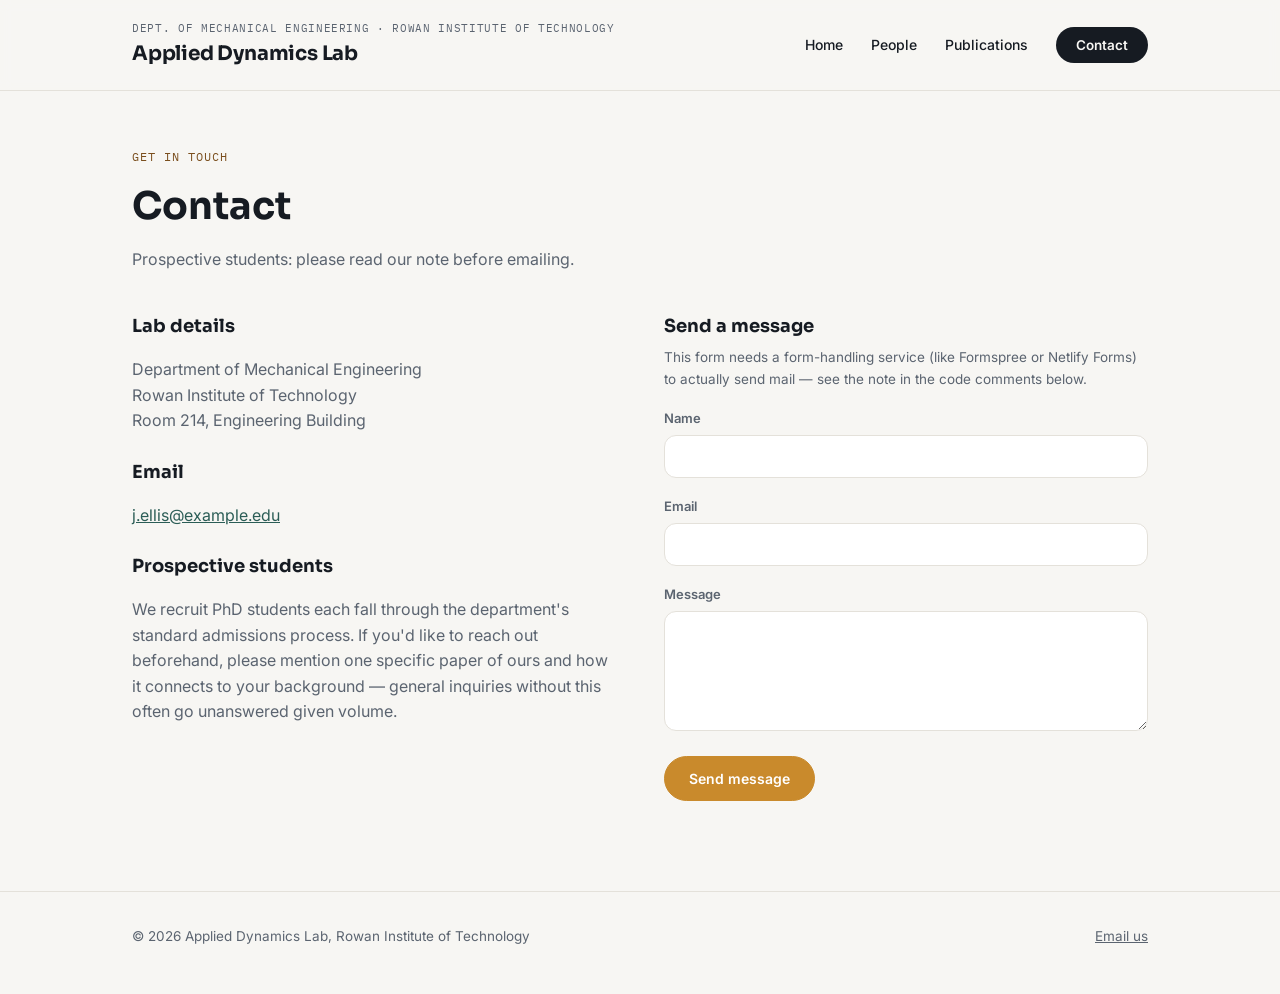
==== contact.html @ aa95a169 "New files - Claude_v1" ====
<!DOCTYPE html>
<html lang="en">
<head>
<meta charset="UTF-8">
<meta name="viewport" content="width=device-width, initial-scale=1.0">
<title>Applied Dynamics Lab — Contact</title>
<link rel="preconnect" href="https://fonts.googleapis.com">
<link href="https://fonts.googleapis.com/css2?family=Sora:wght@500;600;700&family=Inter:wght@400;500;600&family=IBM+Plex+Mono:wght@400;500;600&display=swap" rel="stylesheet">
<link rel="stylesheet" href="style.css">
</head>
<body>

<header class="masthead">
  <div class="masthead-inner">
    <div>
      <p class="masthead-id">Dept. of Mechanical Engineering · Rowan Institute of Technology</p>
      <p class="masthead-name">Applied Dynamics Lab</p>
    </div>
    <nav class="primary-nav" aria-label="Primary">
      <ul>
        <li><a href="index.html">Home</a></li>
        <li><a href="people.html">People</a></li>
        <li><a href="publications.html">Publications</a></li>
        <li><a href="contact.html" class="btn-nav" aria-current="page">Contact</a></li>
      </ul>
    </nav>
  </div>
</header>

<main class="sheet">

  <section class="section-head" style="padding-top:56px;">
    <p class="kicker">Get in touch</p>
    <h2 style="font-size:38px;">Contact</h2>
    <p>Prospective students: please read our note before emailing.</p>
  </section>

  <div class="contact-grid" style="margin-top:32px;">
    <div>
      <h3 style="font-family:var(--font-display); font-size:18px; margin:0 0 6px;">Lab details</h3>
      <p style="color:var(--ink-soft);">
      Department of Mechanical Engineering<br>
      Rowan Institute of Technology<br>
      Room 214, Engineering Building</p>

      <h3 style="font-family:var(--font-display); font-size:18px; margin:24px 0 6px;">Email</h3>
      <p><a href="mailto:j.ellis@example.edu">j.ellis@example.edu</a></p>

      <h3 style="font-family:var(--font-display); font-size:18px; margin:24px 0 6px;">Prospective students</h3>
      <p style="color:var(--ink-soft);">We recruit PhD students each fall through the
      department's standard admissions process. If you'd like to reach out
      beforehand, please mention one specific paper of ours and how it connects
      to your background — general inquiries without this often go unanswered
      given volume.</p>
    </div>

    <div>
      <h3 style="font-family:var(--font-display); font-size:18px; margin:0 0 6px;">Send a message</h3>
      <p style="color:var(--ink-soft); font-size:13.5px; margin:0 0 18px;">This form
      needs a form-handling service (like Formspree or Netlify Forms) to
      actually send mail — see the note in the code comments below.</p>
      <!--
        GitHub Pages serves static files only — there's no server to process
        a form submission. Two easy free options:
        1) Formspree (formspree.io): sign up, get an endpoint, set the form's
           action="https://formspree.io/f/yourFormId" and method="POST".
        2) A plain mailto: link, as used below, which opens the visitor's
           own email client instead of submitting anything.
      -->
      <form action="mailto:j.ellis@example.edu" method="post" enctype="text/plain">
        <div class="field">
          <label for="name">Name</label>
          <input id="name" name="name" type="text" required>
        </div>
        <div class="field">
          <label for="email">Email</label>
          <input id="email" name="email" type="email" required>
        </div>
        <div class="field">
          <label for="message">Message</label>
          <textarea id="message" name="message" required></textarea>
        </div>
        <button class="btn primary" type="submit">Send message</button>
      </form>
    </div>
  </div>

</main>

<footer class="site-footer">
  <div class="footer-inner">
    <span>© 2026 Applied Dynamics Lab, Rowan Institute of Technology</span>
    <span><a href="mailto:j.ellis@example.edu">Email us</a></span>
  </div>
</footer>

</body>
</html>
---- style.css ----
/* ============================================================
   Research Group Site — Design System v2
   Inspiration: Oranssi (Squarespace) — bold full-bleed imagery,
   generous whitespace, rounded photo frames, service-card grids,
   a CTA band, and a quote/testimonial rhythm. Reworked here for
   a physical-sciences/engineering lab: image blocks stand in for
   real lab/field photography, and the quote band carries alumni
   and collaborator voices instead of client testimonials.
   ============================================================ */

:root {
  /* Palette */
  --paper: #f7f6f3;        /* warm off-white, not cream */
  --ink: #161b22;          /* near-black charcoal-navy */
  --ink-soft: #5b6470;     /* secondary text */
  --accent: #c98a2c;       /* warm ochre — instrument-brass tone */
  --accent-deep: #7a4e1d;  /* deep amber for hover/contrast */
  --teal: #2b5d56;         /* deep teal, used sparingly */
  --surface: #ffffff;
  --line: #e4e1da;

  --radius: 20px;
  --radius-sm: 12px;

  --font-display: "Sora", "Arial", sans-serif;
  --font-body: "Inter", -apple-system, sans-serif;
  --font-mono: "IBM Plex Mono", ui-monospace, monospace;
}

* { box-sizing: border-box; }
html { scroll-behavior: smooth; }

body {
  margin: 0;
  background: var(--paper);
  color: var(--ink);
  font-family: var(--font-body);
  font-size: 16px;
  line-height: 1.6;
}

a { color: var(--teal); }
a:hover { color: var(--accent-deep); }
a:focus-visible, button:focus-visible, input:focus-visible, textarea:focus-visible {
  outline: 2px solid var(--accent); outline-offset: 3px;
}

img { max-width: 100%; display: block; }

.sheet { max-width: 1080px; margin: 0 auto; padding: 0 32px; }

/* ---------- Nav ---------- */

header.masthead {
  position: sticky;
  top: 0;
  z-index: 20;
  background: rgba(247, 246, 243, 0.92);
  backdrop-filter: blur(6px);
  border-bottom: 1px solid var(--line);
}

.masthead-inner {
  max-width: 1080px;
  margin: 0 auto;
  padding: 20px 32px;
  display: flex;
  justify-content: space-between;
  align-items: center;
  flex-wrap: wrap;
  gap: 14px;
}

.masthead-name {
  font-family: var(--font-display);
  font-size: 20px;
  font-weight: 700;
  margin: 0;
  letter-spacing: -0.01em;
}

.masthead-id {
  font-family: var(--font-mono);
  font-size: 11px;
  letter-spacing: 0.06em;
  color: var(--ink-soft);
  text-transform: uppercase;
  margin: 0;
}

nav.primary-nav ul {
  list-style: none;
  display: flex;
  gap: 28px;
  margin: 0;
  padding: 0;
  font-size: 14px;
  font-weight: 500;
}

nav.primary-nav a { color: var(--ink); text-decoration: none; }
nav.primary-nav a:hover, nav.primary-nav a[aria-current="page"] { color: var(--accent-deep); }

.btn-nav {
  font-family: var(--font-body);
  font-weight: 600;
  font-size: 13.5px;
  background: var(--ink);
  color: var(--paper) !important;
  padding: 10px 20px;
  border-radius: 100px;
  text-decoration: none;
}
.btn-nav:hover { background: var(--accent-deep); color: var(--paper) !important; }

/* ---------- Photo frame: stand-in for real photography.
   A gradient block plays the role images will later fill,
   captioned like a figure/plate to make the placeholder obvious. ---------- */

.photo-frame {
  border-radius: var(--radius);
  overflow: hidden;
  position: relative;
  min-height: 220px;
  display: flex;
  align-items: flex-end;
  background: linear-gradient(135deg, #2b5d56 0%, #16302c 60%, #0f211e 100%);
}

.photo-frame.warm { background: linear-gradient(135deg, #c98a2c 0%, #8a5a1c 60%, #5c3b12 100%); }
.photo-frame.ink { background: linear-gradient(135deg, #3a4250 0%, #1c222b 60%, #10141a 100%); }

/* Avatars reuse the photo-frame gradient system but at fixed circular size */
.photo-frame.avatar { min-height: 0; align-items: center; justify-content: center; flex-shrink: 0; }

.photo-frame .cap {
  font-family: var(--font-mono);
  font-size: 11px;
  color: rgba(255,255,255,0.85);
  padding: 12px 16px;
  letter-spacing: 0.03em;
  text-transform: uppercase;
}

/* ---------- Hero ---------- */

.hero {
  padding: 56px 0 20px;
  display: grid;
  grid-template-columns: 1.1fr 0.9fr;
  gap: 44px;
  align-items: center;
}

@media (max-width: 860px) {
  .hero { grid-template-columns: 1fr; }
}

.hero-eyebrow {
  font-family: var(--font-mono);
  font-size: 12.5px;
  color: var(--accent-deep);
  text-transform: uppercase;
  letter-spacing: 0.08em;
  margin: 0 0 16px;
}

.hero h1 {
  font-family: var(--font-display);
  font-size: clamp(32px, 4.6vw, 50px);
  line-height: 1.08;
  margin: 0 0 20px;
  font-weight: 700;
  letter-spacing: -0.01em;
}

.hero p.lede { font-size: 17.5px; color: var(--ink-soft); max-width: 52ch; margin: 0 0 28px; }

.hero-actions { display: flex; gap: 14px; flex-wrap: wrap; }

.btn {
  display: inline-block;
  font-family: var(--font-body);
  font-weight: 600;
  font-size: 14px;
  padding: 13px 24px;
  border-radius: 100px;
  text-decoration: none;
  border: 1.5px solid var(--ink);
  color: var(--ink);
}
.btn:hover { background: var(--ink); color: var(--paper); }
.btn.primary { background: var(--accent); border-color: var(--accent); color: #fff; }
.btn.primary:hover { background: var(--accent-deep); border-color: var(--accent-deep); }

.hero .photo-frame { min-height: 320px; }

/* ---------- Section headers ---------- */

.section-head {
  padding: 72px 0 8px;
  max-width: 640px;
}

.section-head .kicker {
  font-family: var(--font-mono);
  font-size: 12px;
  color: var(--accent-deep);
  text-transform: uppercase;
  letter-spacing: 0.08em;
  margin: 0 0 10px;
}

.section-head h2 {
  font-family: var(--font-display);
  font-size: 30px;
  font-weight: 700;
  margin: 0 0 10px;
}

.section-head p { color: var(--ink-soft); margin: 0; }

/* ---------- Cards (service-style grid) ---------- */

.grid { display: grid; gap: 22px; }
.grid.cols-4 { grid-template-columns: repeat(4, 1fr); }
.grid.cols-3 { grid-template-columns: repeat(3, 1fr); }
.grid.cols-2 { grid-template-columns: repeat(2, 1fr); }

@media (max-width: 900px) {
  .grid.cols-4 { grid-template-columns: repeat(2, 1fr); }
}
@media (max-width: 620px) {
  .grid.cols-4, .grid.cols-3, .grid.cols-2 { grid-template-columns: 1fr; }
}

.card {
  background: var(--surface);
  border: 1px solid var(--line);
  border-radius: var(--radius-sm);
  padding: 26px 22px;
}

.card .mark {
  width: 40px; height: 40px;
  border-radius: 10px;
  background: var(--accent);
  color: #fff;
  display: flex; align-items: center; justify-content: center;
  font-family: var(--font-display); font-weight: 700; font-size: 15px;
  margin-bottom: 16px;
}

.card h3 { font-family: var(--font-display); font-size: 17.5px; margin: 0 0 8px; }
.card p { margin: 0; color: var(--ink-soft); font-size: 14.5px; }

/* ---------- Project / recent-work strip ---------- */

.project-strip { display: grid; grid-template-columns: repeat(3, 1fr); gap: 18px; }
@media (max-width: 860px) { .project-strip { grid-template-columns: repeat(2, 1fr); } }
@media (max-width: 560px) { .project-strip { grid-template-columns: 1fr; } }

.project-strip .photo-frame { min-height: 180px; }
.project-strip .proj-title {
  font-family: var(--font-display);
  font-weight: 600;
  font-size: 14px;
  margin-top: 10px;
}

/* ---------- CTA band ---------- */

.cta-band {
  margin: 88px 0;
  border-radius: var(--radius);
  overflow: hidden;
  position: relative;
  padding: 80px 40px;
  text-align: center;
  background: linear-gradient(160deg, #1c2530 0%, #0f151c 100%);
  color: #fff;
}

.cta-band h2 {
  font-family: var(--font-display);
  font-size: clamp(26px, 3.4vw, 38px);
  max-width: 20ch;
  margin: 0 auto 18px;
}

.cta-band p { color: rgba(255,255,255,0.75); max-width: 50ch; margin: 0 auto 28px; }

.cta-band .btn.primary { background: var(--accent); border-color: var(--accent); }

/* ---------- Team ---------- */

.team-grid { display: grid; grid-template-columns: repeat(4, 1fr); gap: 26px; }
@media (max-width: 860px) { .team-grid { grid-template-columns: repeat(2, 1fr); } }
@media (max-width: 560px) { .team-grid { grid-template-columns: 1fr; } }

.team-member .avatar {
  border-radius: 50%;
  width: 120px; height: 120px;
  margin-bottom: 14px;
}

.team-member h3 { font-family: var(--font-display); font-size: 16.5px; margin: 0 0 2px; }
.team-member .role { font-size: 13px; color: var(--accent-deep); font-weight: 600; margin-bottom: 8px; }
.team-member p.bio { font-size: 13.5px; color: var(--ink-soft); margin: 0; }

/* Larger single-person spotlight (PI) */
.person-spotlight {
  display: grid;
  grid-template-columns: 200px 1fr;
  gap: 32px;
  align-items: center;
  background: var(--surface);
  border: 1px solid var(--line);
  border-radius: var(--radius);
  padding: 32px;
  margin-bottom: 20px;
}
@media (max-width: 620px) { .person-spotlight { grid-template-columns: 1fr; } }
.person-spotlight .avatar { border-radius: 50%; width: 160px; height: 160px; }

/* ---------- Quotes ---------- */

.quote-row { display: grid; grid-template-columns: repeat(3, 1fr); gap: 22px; }
@media (max-width: 860px) { .quote-row { grid-template-columns: 1fr; } }

.quote-card {
  background: var(--surface);
  border: 1px solid var(--line);
  border-radius: var(--radius-sm);
  padding: 26px 24px;
}
.quote-card p.q { font-size: 15px; margin: 0 0 16px; }
.quote-card p.q::before { content: "\201C"; color: var(--accent); font-size: 28px; line-height: 0; display: inline-block; vertical-align: -6px; margin-right: 2px; }
.quote-card .attr { font-family: var(--font-mono); font-size: 12px; color: var(--ink-soft); text-transform: uppercase; letter-spacing: 0.03em; }

/* ---------- Publications ---------- */

.pub-list { list-style: none; margin: 0; padding: 0; }
.pub {
  display: grid;
  grid-template-columns: 74px 1fr;
  gap: 20px;
  padding: 20px 0;
  border-bottom: 1px solid var(--line);
}
.pub .year { font-family: var(--font-mono); font-size: 13px; color: var(--accent-deep); font-weight: 600; padding-top: 2px; }
.pub h3 { font-size: 16.5px; margin: 0 0 4px; font-weight: 600; }
.pub .meta { font-size: 13px; color: var(--ink-soft); }
.pub .tag {
  display: inline-block;
  font-family: var(--font-mono);
  font-size: 11px;
  text-transform: uppercase;
  border-radius: 100px;
  border: 1px solid var(--teal);
  color: var(--teal);
  padding: 3px 10px;
  margin-top: 8px;
}

/* ---------- Contact ---------- */

.contact-grid { display: grid; grid-template-columns: 1fr 1fr; gap: 48px; }
@media (max-width: 720px) { .contact-grid { grid-template-columns: 1fr; } }

.field { margin-bottom: 18px; }
.field label {
  display: block; font-size: 13px; font-weight: 600; color: var(--ink-soft);
  margin-bottom: 6px;
}
.field input, .field textarea {
  width: 100%;
  border: 1.5px solid var(--line);
  border-radius: var(--radius-sm);
  background: var(--surface);
  padding: 12px 14px;
  font-family: var(--font-body);
  font-size: 14.5px;
  color: var(--ink);
}
.field input:focus, .field textarea:focus { border-color: var(--accent); }
.field textarea { resize: vertical; min-height: 120px; }

/* ---------- Footer ---------- */

footer.site-footer {
  margin-top: 90px;
  border-top: 1px solid var(--line);
}
.footer-inner {
  max-width: 1080px;
  margin: 0 auto;
  padding: 34px 32px 46px;
  display: flex;
  justify-content: space-between;
  flex-wrap: wrap;
  gap: 16px;
  font-size: 13.5px;
  color: var(--ink-soft);
}
.footer-inner a { color: var(--ink-soft); }
.footer-inner a:hover { color: var(--accent-deep); }
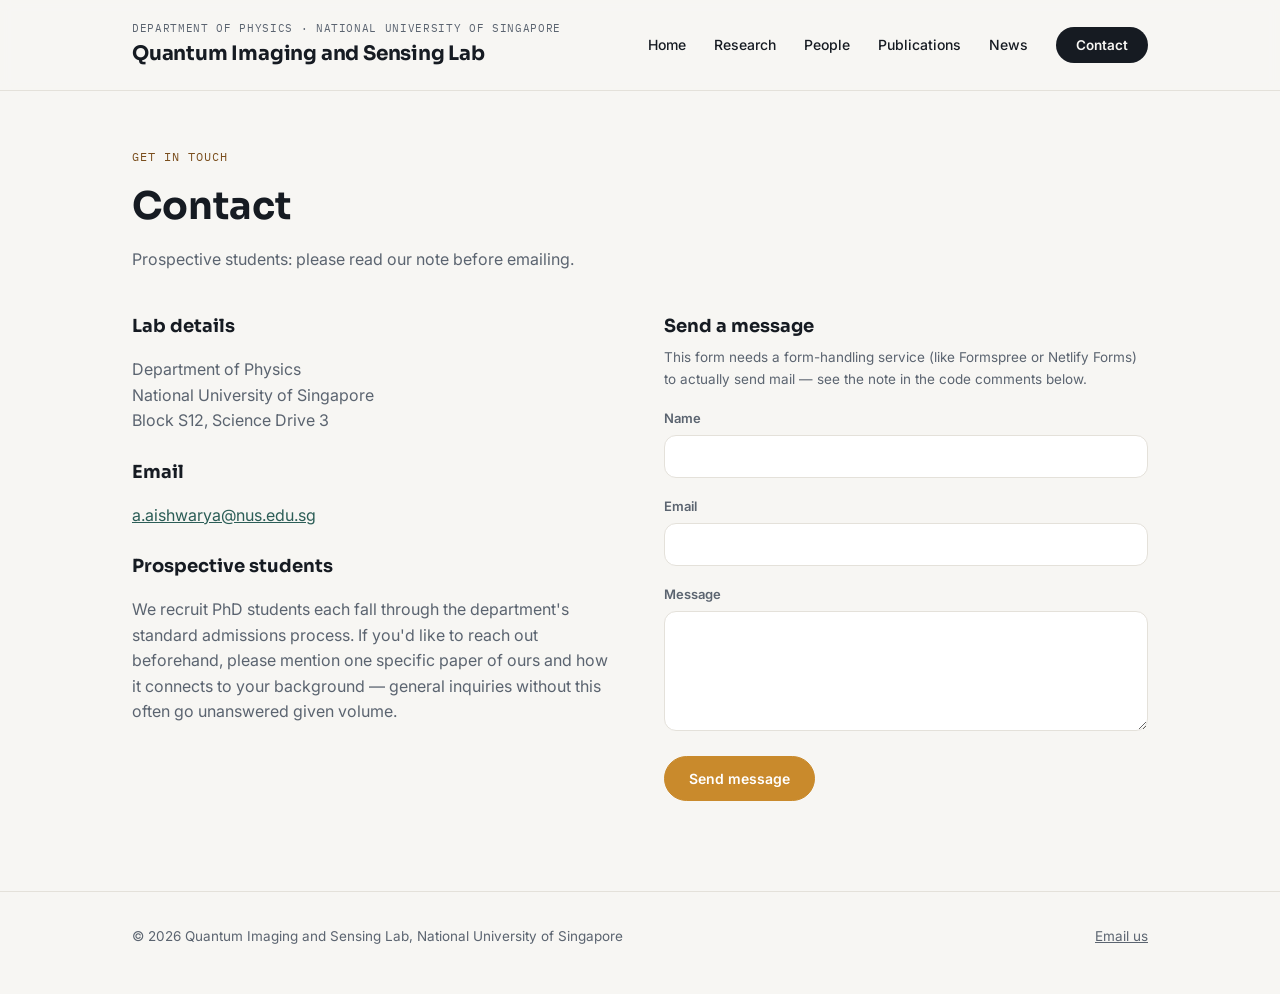
==== commit 2cf18956: "Specific information" ====
--- a/contact.html
+++ b/contact.html
@@ -3,7 +3,7 @@
 <head>
 <meta charset="UTF-8">
 <meta name="viewport" content="width=device-width, initial-scale=1.0">
-<title>Applied Dynamics Lab — Contact</title>
+<title>Quantum Imaging and Sensing Lab — Contact</title>
 <link rel="preconnect" href="https://fonts.googleapis.com">
 <link href="https://fonts.googleapis.com/css2?family=Sora:wght@500;600;700&family=Inter:wght@400;500;600&family=IBM+Plex+Mono:wght@400;500;600&display=swap" rel="stylesheet">
 <link rel="stylesheet" href="style.css">
@@ -13,14 +13,16 @@
 <header class="masthead">
   <div class="masthead-inner">
     <div>
-      <p class="masthead-id">Dept. of Mechanical Engineering · Rowan Institute of Technology</p>
-      <p class="masthead-name">Applied Dynamics Lab</p>
+      <p class="masthead-id">Department of Physics · National University of Singapore</p>
+      <p class="masthead-name">Quantum Imaging and Sensing Lab</p>
     </div>
     <nav class="primary-nav" aria-label="Primary">
       <ul>
         <li><a href="index.html">Home</a></li>
+        <li><a href="research.html">Research</a></li>
         <li><a href="people.html">People</a></li>
         <li><a href="publications.html">Publications</a></li>
+        <li><a href="news.html">News</a></li>
         <li><a href="contact.html" class="btn-nav" aria-current="page">Contact</a></li>
       </ul>
     </nav>
@@ -39,12 +41,12 @@
     <div>
       <h3 style="font-family:var(--font-display); font-size:18px; margin:0 0 6px;">Lab details</h3>
       <p style="color:var(--ink-soft);">
-      Department of Mechanical Engineering<br>
-      Rowan Institute of Technology<br>
-      Room 214, Engineering Building</p>
+      Department of Physics<br>
+      National University of Singapore<br>
+      Block S12, Science Drive 3</p>
 
       <h3 style="font-family:var(--font-display); font-size:18px; margin:24px 0 6px;">Email</h3>
-      <p><a href="mailto:j.ellis@example.edu">j.ellis@example.edu</a></p>
+      <p><a href="mailto:a.aishwarya@nus.edu.sg">a.aishwarya@nus.edu.sg</a></p>
 
       <h3 style="font-family:var(--font-display); font-size:18px; margin:24px 0 6px;">Prospective students</h3>
       <p style="color:var(--ink-soft);">We recruit PhD students each fall through the
@@ -67,7 +69,7 @@
         2) A plain mailto: link, as used below, which opens the visitor's
            own email client instead of submitting anything.
       -->
-      <form action="mailto:j.ellis@example.edu" method="post" enctype="text/plain">
+      <form action="mailto:a.aishwarya@nus.edu.sg" method="post" enctype="text/plain">
         <div class="field">
           <label for="name">Name</label>
           <input id="name" name="name" type="text" required>
@@ -89,8 +91,8 @@
 
 <footer class="site-footer">
   <div class="footer-inner">
-    <span>© 2026 Applied Dynamics Lab, Rowan Institute of Technology</span>
-    <span><a href="mailto:j.ellis@example.edu">Email us</a></span>
+    <span>© 2026 Quantum Imaging and Sensing Lab, National University of Singapore</span>
+    <span><a href="mailto:a.aishwarya@nus.edu.sg">Email us</a></span>
   </div>
 </footer>
 
--- a/style.css
+++ b/style.css
@@ -363,6 +363,28 @@
   margin-top: 8px;
 }
 
+/* ---------- News ---------- */
+
+.news-item {
+  display: grid;
+  grid-template-columns: 120px 1fr;
+  gap: 24px;
+  padding: 28px 0;
+  border-bottom: 1px solid var(--line);
+}
+@media (max-width: 620px) { .news-item { grid-template-columns: 1fr; } }
+
+.news-item .date {
+  font-family: var(--font-mono);
+  font-size: 12.5px;
+  color: var(--accent-deep);
+  text-transform: uppercase;
+  letter-spacing: 0.03em;
+  padding-top: 3px;
+}
+.news-item h3 { font-family: var(--font-display); font-size: 19px; margin: 0 0 8px; }
+.news-item p { color: var(--ink-soft); margin: 0; max-width: 62ch; }
+
 /* ---------- Contact ---------- */
 
 .contact-grid { display: grid; grid-template-columns: 1fr 1fr; gap: 48px; }
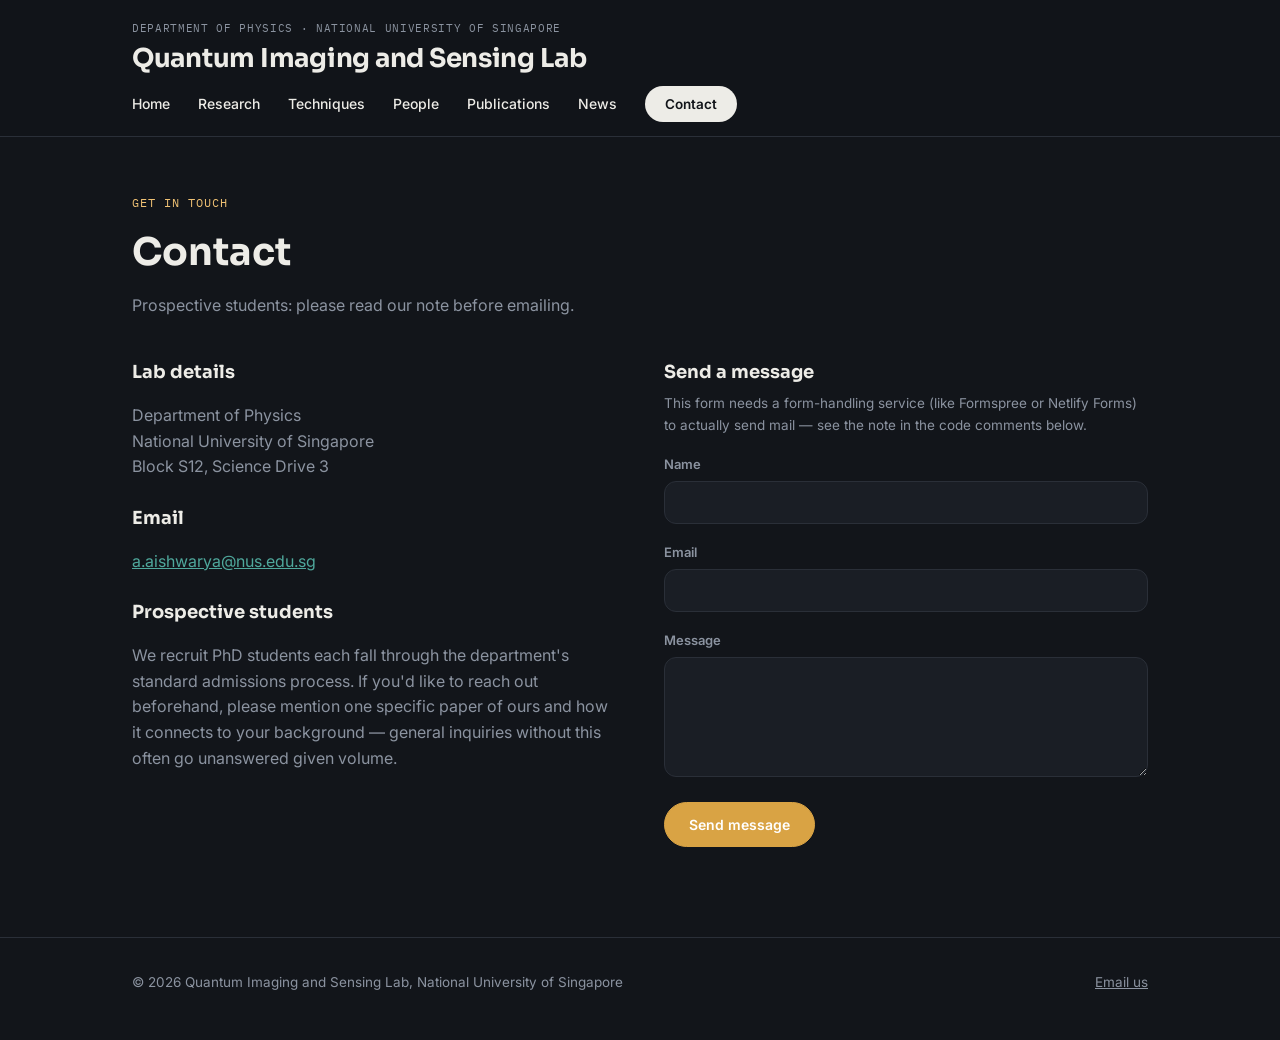
==== commit 280b0b37: "Add Instrumentation/Techniques page, real photos, page animations - Add instrumentation.html (rename" ====
--- a/contact.html
+++ b/contact.html
@@ -20,6 +20,7 @@
       <ul>
         <li><a href="index.html">Home</a></li>
         <li><a href="research.html">Research</a></li>
+        <li><a href="instrumentation.html">Techniques</a></li>
         <li><a href="people.html">People</a></li>
         <li><a href="publications.html">Publications</a></li>
         <li><a href="news.html">News</a></li>
--- a/style.css
+++ b/style.css
@@ -9,15 +9,19 @@
    ============================================================ */
 
 :root {
-  /* Palette */
-  --paper: #f7f6f3;        /* warm off-white, not cream */
-  --ink: #161b22;          /* near-black charcoal-navy */
-  --ink-soft: #5b6470;     /* secondary text */
-  --accent: #c98a2c;       /* warm ochre — instrument-brass tone */
-  --accent-deep: #7a4e1d;  /* deep amber for hover/contrast */
-  --teal: #2b5d56;         /* deep teal, used sparingly */
-  --surface: #ffffff;
-  --line: #e4e1da;
+  /* Palette — dark theme */
+  --paper: #12151a;
+  --ink: #edece7;
+  --ink-soft: #8b93a0;
+  --accent: #d9a344;
+  --accent-deep: #f0c274;
+  --teal: #4fa89c;
+  --surface: #1a1e25;
+  --line: #2a2f38;
+  --cta-start: #2a2018;
+  --cta-end: #171310;
+  --cta-text: #f5ede0;
+  --cta-text-soft: rgba(245,237,224,0.72);
 
   --radius: 20px;
   --radius-sm: 12px;
@@ -55,7 +59,7 @@
   position: sticky;
   top: 0;
   z-index: 20;
-  background: rgba(247, 246, 243, 0.92);
+  background: color-mix(in srgb, var(--paper) 92%, transparent);
   backdrop-filter: blur(6px);
   border-bottom: 1px solid var(--line);
 }
@@ -73,7 +77,7 @@
 
 .masthead-name {
   font-family: var(--font-display);
-  font-size: 20px;
+  font-size: 26px;
   font-weight: 700;
   margin: 0;
   letter-spacing: -0.01em;
@@ -125,21 +129,34 @@
   display: flex;
   align-items: flex-end;
   background: linear-gradient(135deg, #2b5d56 0%, #16302c 60%, #0f211e 100%);
+  box-shadow: 0 0 0 1px var(--line);
 }
 
 .photo-frame.warm { background: linear-gradient(135deg, #c98a2c 0%, #8a5a1c 60%, #5c3b12 100%); }
 .photo-frame.ink { background: linear-gradient(135deg, #3a4250 0%, #1c222b 60%, #10141a 100%); }
+.photo-frame.plain { background: #ffffff; }
 
 /* Avatars reuse the photo-frame gradient system but at fixed circular size */
 .photo-frame.avatar { min-height: 0; align-items: center; justify-content: center; flex-shrink: 0; }
 
+.photo-frame img {
+  position: absolute;
+  inset: 0;
+  width: 100%;
+  height: 100%;
+  object-fit: cover;
+}
+
 .photo-frame .cap {
+  position: relative;
+  z-index: 1;
   font-family: var(--font-mono);
   font-size: 11px;
   color: rgba(255,255,255,0.85);
   padding: 12px 16px;
   letter-spacing: 0.03em;
   text-transform: uppercase;
+  text-shadow: 0 1px 4px rgba(0,0,0,0.6);
 }
 
 /* ---------- Hero ---------- */
@@ -195,6 +212,90 @@
 
 .hero .photo-frame { min-height: 320px; }
 
+.epigraph {
+  margin: 0;
+  padding: 28px 0 32px;
+  text-align: center;
+  border-bottom: 1px solid var(--line);
+}
+.epigraph p {
+  margin: 0 0 10px;
+  font-family: var(--font-body);
+  font-style: italic;
+  font-size: 17px;
+  color: var(--ink-soft);
+}
+.epigraph cite {
+  font-family: var(--font-mono);
+  font-size: 12px;
+  font-style: normal;
+  color: var(--ink-soft);
+  text-transform: uppercase;
+  letter-spacing: 0.03em;
+}
+
+/* ---------- Site-wide entrance animation ---------- */
+
+@keyframes fade-up {
+  from { opacity: 0; transform: translateY(18px); }
+  to { opacity: 1; transform: translateY(0); }
+}
+
+/* Generic cascade for every page's top-level sections. Excludes the
+   homepage hero pieces and card grid below, which get their own more
+   granular stagger further down so the two schemes don't compound. */
+main.sheet > *:not(.epigraph):not(.hero-home):not(.grid.cols-4) {
+  opacity: 0;
+  animation: fade-up 0.6s ease-out forwards;
+}
+main.sheet > *:not(.epigraph):not(.hero-home):not(.grid.cols-4):nth-child(1) { animation-delay: 0.05s; }
+main.sheet > *:not(.epigraph):not(.hero-home):not(.grid.cols-4):nth-child(2) { animation-delay: 0.15s; }
+main.sheet > *:not(.epigraph):not(.hero-home):not(.grid.cols-4):nth-child(3) { animation-delay: 0.25s; }
+main.sheet > *:not(.epigraph):not(.hero-home):not(.grid.cols-4):nth-child(4) { animation-delay: 0.35s; }
+main.sheet > *:not(.epigraph):not(.hero-home):not(.grid.cols-4):nth-child(5) { animation-delay: 0.45s; }
+main.sheet > *:not(.epigraph):not(.hero-home):not(.grid.cols-4):nth-child(6) { animation-delay: 0.55s; }
+main.sheet > *:not(.epigraph):not(.hero-home):not(.grid.cols-4):nth-child(n+7) { animation-delay: 0.6s; }
+
+.epigraph { opacity: 0; animation: fade-up 0.7s ease-out forwards; }
+
+.hero-home .hero-eyebrow,
+.hero-home h1,
+.hero-home p.lede,
+.hero-home .hero-actions,
+.hero-home .photo-frame {
+  opacity: 0;
+  animation: fade-up 0.7s ease-out forwards;
+}
+.hero-home .hero-eyebrow { animation-delay: 0.15s; }
+.hero-home h1 { animation-delay: 0.25s; }
+.hero-home p.lede { animation-delay: 0.35s; }
+.hero-home .hero-actions { animation-delay: 0.45s; }
+.hero-home .photo-frame { animation-delay: 0.2s; }
+
+.grid.cols-4 .card {
+  opacity: 0;
+  animation: fade-up 0.6s ease-out forwards;
+}
+.grid.cols-4 .card:nth-child(1) { animation-delay: 0.55s; }
+.grid.cols-4 .card:nth-child(2) { animation-delay: 0.65s; }
+.grid.cols-4 .card:nth-child(3) { animation-delay: 0.75s; }
+.grid.cols-4 .card:nth-child(4) { animation-delay: 0.85s; }
+
+@media (prefers-reduced-motion: reduce) {
+  main.sheet > *,
+  .epigraph,
+  .hero-home .hero-eyebrow,
+  .hero-home h1,
+  .hero-home p.lede,
+  .hero-home .hero-actions,
+  .hero-home .photo-frame,
+  .grid.cols-4 .card {
+    opacity: 1;
+    animation: none;
+    transform: none;
+  }
+}
+
 /* ---------- Section headers ---------- */
 
 .section-head {
@@ -260,6 +361,10 @@
 @media (max-width: 860px) { .project-strip { grid-template-columns: repeat(2, 1fr); } }
 @media (max-width: 560px) { .project-strip { grid-template-columns: 1fr; } }
 
+.project-strip a { display: block; color: inherit; text-decoration: none; }
+.project-strip a:hover .photo-frame { box-shadow: 0 0 0 1px var(--accent); }
+.project-strip a:hover .proj-title { color: var(--accent-deep); }
+
 .project-strip .photo-frame { min-height: 180px; }
 .project-strip .proj-title {
   font-family: var(--font-display);
@@ -277,8 +382,8 @@
   position: relative;
   padding: 80px 40px;
   text-align: center;
-  background: linear-gradient(160deg, #1c2530 0%, #0f151c 100%);
-  color: #fff;
+  background: linear-gradient(160deg, var(--cta-start) 0%, var(--cta-end) 100%);
+  color: var(--cta-text);
 }
 
 .cta-band h2 {
@@ -288,7 +393,7 @@
   margin: 0 auto 18px;
 }
 
-.cta-band p { color: rgba(255,255,255,0.75); max-width: 50ch; margin: 0 auto 28px; }
+.cta-band p { color: var(--cta-text-soft); max-width: 50ch; margin: 0 auto 28px; }
 
 .cta-band .btn.primary { background: var(--accent); border-color: var(--accent); }
 
@@ -299,8 +404,8 @@
 @media (max-width: 560px) { .team-grid { grid-template-columns: 1fr; } }
 
 .team-member .avatar {
-  border-radius: 50%;
-  width: 120px; height: 120px;
+  border-radius: var(--radius);
+  width: 200px; height: 300px;
   margin-bottom: 14px;
 }
 
@@ -321,7 +426,7 @@
   margin-bottom: 20px;
 }
 @media (max-width: 620px) { .person-spotlight { grid-template-columns: 1fr; } }
-.person-spotlight .avatar { border-radius: 50%; width: 160px; height: 160px; }
+.person-spotlight .avatar { border-radius: var(--radius); width: 200px; height: 300px; }
 
 /* ---------- Quotes ---------- */
 
@@ -342,14 +447,12 @@
 
 .pub-list { list-style: none; margin: 0; padding: 0; }
 .pub {
-  display: grid;
-  grid-template-columns: 74px 1fr;
-  gap: 20px;
   padding: 20px 0;
   border-bottom: 1px solid var(--line);
 }
-.pub .year { font-family: var(--font-mono); font-size: 13px; color: var(--accent-deep); font-weight: 600; padding-top: 2px; }
 .pub h3 { font-size: 16.5px; margin: 0 0 4px; font-weight: 600; }
+.pub h3 a { color: var(--ink); text-decoration: none; }
+.pub h3 a:hover { color: var(--accent-deep); text-decoration: underline; }
 .pub .meta { font-size: 13px; color: var(--ink-soft); }
 .pub .tag {
   display: inline-block;
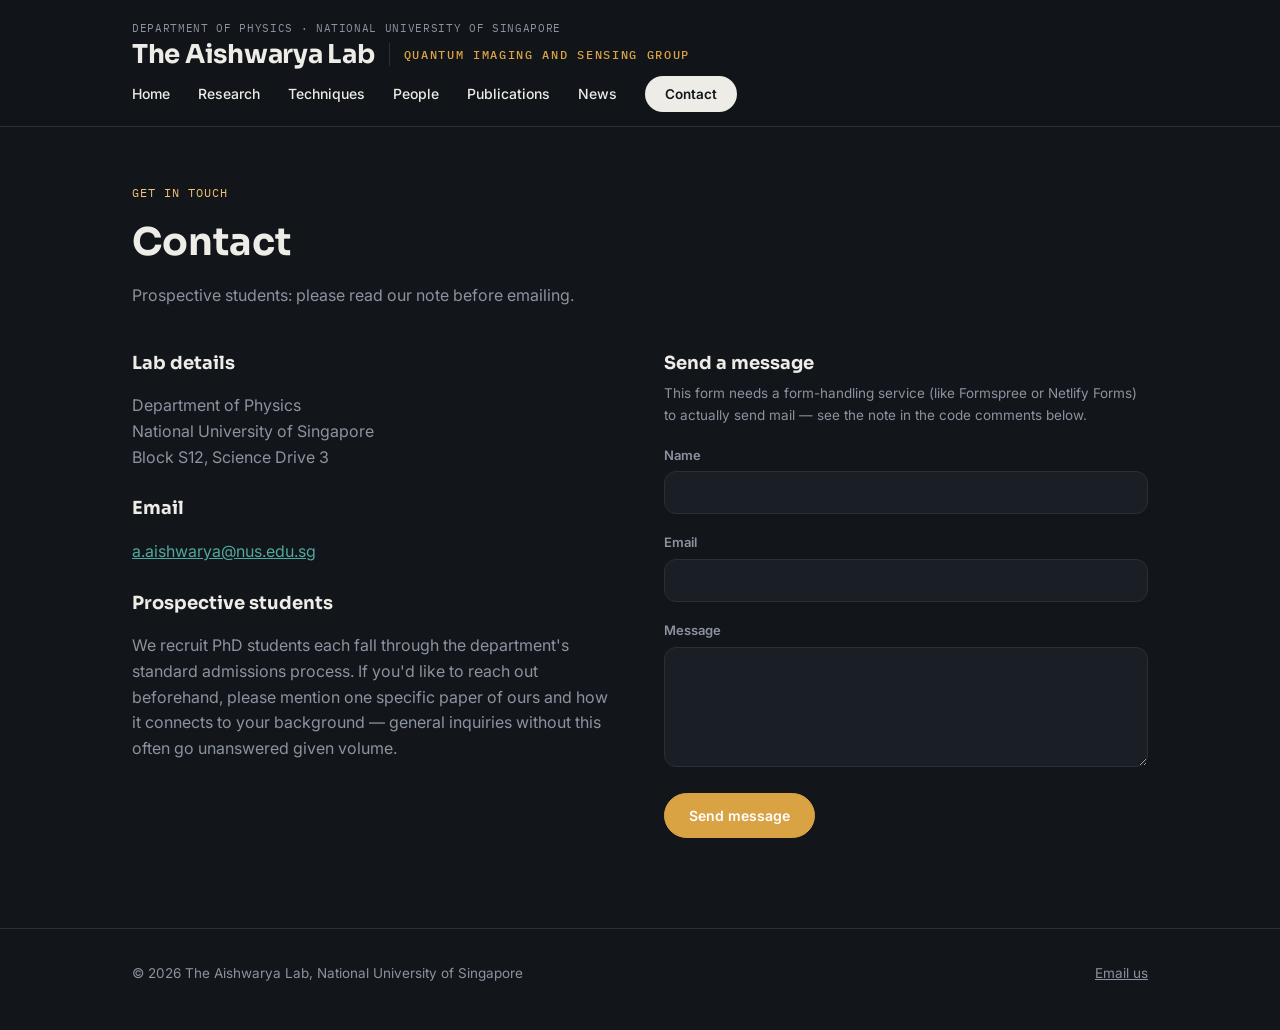
==== commit 73f0978e: "Rename the lab to The Aishwarya Lab, add a subtitle lockup Renames the lab across all seven pages --" ====
--- a/contact.html
+++ b/contact.html
@@ -3,7 +3,7 @@
 <head>
 <meta charset="UTF-8">
 <meta name="viewport" content="width=device-width, initial-scale=1.0">
-<title>Quantum Imaging and Sensing Lab — Contact</title>
+<title>The Aishwarya Lab — Contact</title>
 <link rel="preconnect" href="https://fonts.googleapis.com">
 <link href="https://fonts.googleapis.com/css2?family=Sora:wght@500;600;700&family=Inter:wght@400;500;600&family=IBM+Plex+Mono:wght@400;500;600&display=swap" rel="stylesheet">
 <link rel="stylesheet" href="style.css">
@@ -14,7 +14,11 @@
   <div class="masthead-inner">
     <div>
       <p class="masthead-id">Department of Physics · National University of Singapore</p>
-      <p class="masthead-name">Quantum Imaging and Sensing Lab</p>
+      <div class="masthead-lockup">
+        <p class="masthead-name">The Aishwarya Lab</p>
+        <span class="masthead-bar" aria-hidden="true"></span>
+        <p class="masthead-sub">Quantum Imaging and Sensing Group</p>
+      </div>
     </div>
     <nav class="primary-nav" aria-label="Primary">
       <ul>
@@ -92,7 +96,7 @@
 
 <footer class="site-footer">
   <div class="footer-inner">
-    <span>© 2026 Quantum Imaging and Sensing Lab, National University of Singapore</span>
+    <span>© 2026 The Aishwarya Lab, National University of Singapore</span>
     <span><a href="mailto:a.aishwarya@nus.edu.sg">Email us</a></span>
   </div>
 </footer>
--- a/style.css
+++ b/style.css
@@ -75,12 +75,54 @@
   gap: 14px;
 }
 
+/* The masthead's left column is the mono affiliation line, then a lockup
+   holding the lab name and its subtitle on a shared baseline, split by a
+   hairline. Keeping them on one line makes the header short, but it is
+   also the widest arrangement — see the breakpoint below, where the
+   subtitle wraps to its own line and the hairline is dropped. */
+/* Centred, not baseline-aligned: sharing a baseline with a 26px name makes
+   small uppercase text read as sitting too low, because all-caps has no
+   descenders to balance it. Centring lines the subtitle's cap height up
+   with the middle of the name instead. */
+.masthead-lockup {
+  display: flex;
+  align-items: center;
+  flex-wrap: wrap;
+  gap: 14px;
+  margin-top: 2px;
+}
+
 .masthead-name {
   font-family: var(--font-display);
   font-size: 26px;
   font-weight: 700;
+  line-height: 1.15;
   margin: 0;
   letter-spacing: -0.01em;
+}
+
+/* Stretches to the lockup's line box rather than carrying a fixed height,
+   so it always matches the name's cap height. */
+.masthead-bar {
+  width: 1px;
+  align-self: stretch;
+  margin: 3px 0;
+  background: var(--line);
+}
+
+/* line-height: 1 makes the box hug the caps, so the centring above lands
+   on the letterforms rather than on the leading around them. Tracking this
+   wide leaves a trailing gap on the right, which is invisible while the
+   block stays left-aligned. */
+.masthead-sub {
+  font-family: var(--font-mono);
+  font-size: 12px;
+  font-weight: 500;
+  line-height: 1;
+  color: var(--accent);
+  text-transform: uppercase;
+  letter-spacing: 0.14em;
+  margin: 0;
 }
 
 .masthead-id {
@@ -90,6 +132,17 @@
   color: var(--ink-soft);
   text-transform: uppercase;
   margin: 0;
+}
+
+/* On narrow screens the nav wraps below the wordmark and the lockup can no
+   longer hold one line, so the subtitle drops under the name. The hairline
+   goes with it — left in place it would stretch the full two-line height
+   and read as a stray rule. */
+@media (max-width: 620px) {
+  .masthead-lockup { gap: 4px; }
+  .masthead-bar { display: none; }
+  .masthead-name { font-size: 22px; }
+  .masthead-sub { font-size: 11px; letter-spacing: 0.1em; }
 }
 
 nav.primary-nav ul {
@@ -135,6 +188,12 @@
 .photo-frame.warm { background: linear-gradient(135deg, #c98a2c 0%, #8a5a1c 60%, #5c3b12 100%); }
 .photo-frame.ink { background: linear-gradient(135deg, #3a4250 0%, #1c222b 60%, #10141a 100%); }
 .photo-frame.plain { background: #ffffff; }
+
+/* Annotated scientific figures: never crop — scale bars, legends and axis
+   labels live at the edges. Letterboxes against black to match the dark
+   backgrounds these micrographs are exported on. */
+.photo-frame.figure { background: #000000; }
+.photo-frame.figure img { object-fit: contain; }
 
 /* Avatars reuse the photo-frame gradient system but at fixed circular size */
 .photo-frame.avatar { min-height: 0; align-items: center; justify-content: center; flex-shrink: 0; }
@@ -244,17 +303,17 @@
 /* Generic cascade for every page's top-level sections. Excludes the
    homepage hero pieces and card grid below, which get their own more
    granular stagger further down so the two schemes don't compound. */
-main.sheet > *:not(.epigraph):not(.hero-home):not(.grid.cols-4) {
+main.sheet > *:not(.epigraph):not(.hero-home):not(.grid) {
   opacity: 0;
   animation: fade-up 0.6s ease-out forwards;
 }
-main.sheet > *:not(.epigraph):not(.hero-home):not(.grid.cols-4):nth-child(1) { animation-delay: 0.05s; }
-main.sheet > *:not(.epigraph):not(.hero-home):not(.grid.cols-4):nth-child(2) { animation-delay: 0.15s; }
-main.sheet > *:not(.epigraph):not(.hero-home):not(.grid.cols-4):nth-child(3) { animation-delay: 0.25s; }
-main.sheet > *:not(.epigraph):not(.hero-home):not(.grid.cols-4):nth-child(4) { animation-delay: 0.35s; }
-main.sheet > *:not(.epigraph):not(.hero-home):not(.grid.cols-4):nth-child(5) { animation-delay: 0.45s; }
-main.sheet > *:not(.epigraph):not(.hero-home):not(.grid.cols-4):nth-child(6) { animation-delay: 0.55s; }
-main.sheet > *:not(.epigraph):not(.hero-home):not(.grid.cols-4):nth-child(n+7) { animation-delay: 0.6s; }
+main.sheet > *:not(.epigraph):not(.hero-home):not(.grid):nth-child(1) { animation-delay: 0.05s; }
+main.sheet > *:not(.epigraph):not(.hero-home):not(.grid):nth-child(2) { animation-delay: 0.15s; }
+main.sheet > *:not(.epigraph):not(.hero-home):not(.grid):nth-child(3) { animation-delay: 0.25s; }
+main.sheet > *:not(.epigraph):not(.hero-home):not(.grid):nth-child(4) { animation-delay: 0.35s; }
+main.sheet > *:not(.epigraph):not(.hero-home):not(.grid):nth-child(5) { animation-delay: 0.45s; }
+main.sheet > *:not(.epigraph):not(.hero-home):not(.grid):nth-child(6) { animation-delay: 0.55s; }
+main.sheet > *:not(.epigraph):not(.hero-home):not(.grid):nth-child(n+7) { animation-delay: 0.6s; }
 
 .epigraph { opacity: 0; animation: fade-up 0.7s ease-out forwards; }
 
@@ -272,14 +331,14 @@
 .hero-home .hero-actions { animation-delay: 0.45s; }
 .hero-home .photo-frame { animation-delay: 0.2s; }
 
-.grid.cols-4 .card {
+.grid .card {
   opacity: 0;
   animation: fade-up 0.6s ease-out forwards;
 }
-.grid.cols-4 .card:nth-child(1) { animation-delay: 0.55s; }
-.grid.cols-4 .card:nth-child(2) { animation-delay: 0.65s; }
-.grid.cols-4 .card:nth-child(3) { animation-delay: 0.75s; }
-.grid.cols-4 .card:nth-child(4) { animation-delay: 0.85s; }
+.grid .card:nth-child(1) { animation-delay: 0.55s; }
+.grid .card:nth-child(2) { animation-delay: 0.65s; }
+.grid .card:nth-child(3) { animation-delay: 0.75s; }
+.grid .card:nth-child(4) { animation-delay: 0.85s; }
 
 @media (prefers-reduced-motion: reduce) {
   main.sheet > *,
@@ -289,12 +348,147 @@
   .hero-home p.lede,
   .hero-home .hero-actions,
   .hero-home .photo-frame,
-  .grid.cols-4 .card {
+  .grid .card {
     opacity: 1;
     animation: none;
     transform: none;
   }
 }
+
+/* ---------- Slideshow ---------- */
+
+/* Rotating image panel. Degrades to a single static image when only one
+   slide is present (JS adds data-single, which hides the dots). */
+.slideshow {
+  position: relative;
+  border-radius: var(--radius);
+  overflow: hidden;
+  box-shadow: 0 0 0 1px var(--line);
+  background: #000000;
+  aspect-ratio: 5 / 2;
+  margin-top: 40px;
+}
+
+@media (max-width: 700px) { .slideshow { aspect-ratio: 3 / 2; } }
+
+.slideshow .slide {
+  position: absolute;
+  inset: 0;
+  margin: 0;
+  opacity: 0;
+  transition: opacity 0.8s ease;
+}
+
+.slideshow .slide.is-active { opacity: 1; }
+
+.slideshow .slide img { width: 100%; height: 100%; object-fit: cover; }
+
+/* The panel is far wider than these figures, so cover() crops top and
+   bottom. Add .anchor-top to a slide whose meaningful content (a signal
+   trace, a scale bar, a label) sits near the top edge. The window sits
+   just below the very top so the frame isn't mostly empty background;
+   pushing this much past ~12% starts clipping content at the top edge. */
+.slideshow .slide.anchor-top img { object-position: center 10%; }
+
+/* Add .fit to a slide carrying a full data figure — axis labels, colorbars
+   and scale bars live at the edges, so it must never be cropped. Letterboxes
+   against the panel's black background, which these figures are exported on. */
+.slideshow .slide.fit img { object-fit: contain; }
+
+/* Backdrop for a slide whose image has a transparent background.
+   Change this one colour to taste. */
+.slideshow .slide.on-white { background: #ffffff; }
+
+/* The caption is light with a dark halo by default, for legibility over
+   photographs. On a white backdrop it needs the opposite treatment. */
+.slideshow .slide.on-white figcaption {
+  color: #000000;
+  text-shadow: none;
+}
+
+.slideshow figcaption {
+  position: absolute;
+  left: 0;
+  bottom: 0;
+  z-index: 1;
+  font-family: var(--font-mono);
+  font-size: 11px;
+  color: rgba(255,255,255,0.85);
+  padding: 12px 16px;
+  letter-spacing: 0.03em;
+  text-transform: uppercase;
+  text-shadow: 0 1px 4px rgba(0,0,0,0.6);
+}
+
+.slideshow .dots {
+  position: absolute;
+  right: 14px;
+  bottom: 13px;
+  z-index: 2;
+  display: flex;
+  gap: 8px;
+}
+
+.slideshow[data-single] .dots { display: none; }
+
+.slideshow .dots button {
+  width: 9px;
+  height: 9px;
+  padding: 0;
+  border-radius: 100px;
+  border: 1px solid rgba(255,255,255,0.75);
+  background: transparent;
+  cursor: pointer;
+  transition: background 0.25s ease, border-color 0.25s ease;
+}
+
+.slideshow .dots button:hover { background: rgba(255,255,255,0.6); }
+.slideshow .dots button[aria-current="true"] {
+  background: var(--accent);
+  border-color: var(--accent);
+}
+
+/* No crossfade for readers who ask for reduced motion; the script also
+   skips auto-advance entirely in that case. */
+@media (prefers-reduced-motion: reduce) {
+  .slideshow .slide { transition: none; }
+}
+
+/* ---------- Intro prose ---------- */
+
+/* Opening statement on the homepage: centered headline over a justified
+   description of what the group does. The block itself is centered in the
+   sheet; the body copy is set flush on both edges. */
+.intro-prose {
+  max-width: 68ch;
+  margin: 0 auto;
+  padding: 64px 0 8px;
+}
+
+.intro-prose h1 {
+  font-family: var(--font-display);
+  font-size: clamp(32px, 4.6vw, 50px);
+  line-height: 1.08;
+  font-weight: 700;
+  letter-spacing: -0.01em;
+  color: var(--ink);
+  text-align: center;
+  margin: 0 0 26px;
+}
+
+/* Hyphenation keeps justified text from opening up rivers of whitespace
+   between words on narrow viewports. */
+.intro-prose p {
+  font-size: 17px;
+  line-height: 1.72;
+  color: var(--ink-soft);
+  text-align: justify;
+  -webkit-hyphens: auto;
+  hyphens: auto;
+  margin: 0 0 18px;
+}
+
+.intro-prose p:last-child { margin-bottom: 0; }
 
 /* ---------- Section headers ---------- */
 
@@ -443,6 +637,96 @@
 .quote-card p.q::before { content: "\201C"; color: var(--accent); font-size: 28px; line-height: 0; display: inline-block; vertical-align: -6px; margin-right: 2px; }
 .quote-card .attr { font-family: var(--font-mono); font-size: 12px; color: var(--ink-soft); text-transform: uppercase; letter-spacing: 0.03em; }
 
+/* ---------- Talks ---------- */
+
+.talk-grid { display: grid; grid-template-columns: repeat(3, 1fr); gap: 26px; }
+@media (max-width: 860px) { .talk-grid { grid-template-columns: repeat(2, 1fr); } }
+@media (max-width: 560px) { .talk-grid { grid-template-columns: 1fr; } }
+
+.talk-card {
+  display: block;
+  text-decoration: none;
+  color: inherit;
+}
+
+.talk-card .thumb {
+  position: relative;
+  border-radius: var(--radius-sm);
+  overflow: hidden;
+  border: 1px solid var(--line);
+  background: var(--surface);
+  aspect-ratio: 16 / 9;
+  margin-bottom: 12px;
+}
+
+.talk-card .thumb img {
+  width: 100%;
+  height: 100%;
+  object-fit: cover;
+  transition: transform 0.35s ease;
+}
+
+.talk-card:hover .thumb img { transform: scale(1.05); }
+
+/* maxresdefault.jpg is native 16:9, but older uploads only have
+   hqdefault.jpg — 4:3 with letterbox bars. Add .crop to the .thumb
+   in that case to scale up and recover the 16:9 frame. */
+.talk-card .thumb.crop img { transform: scale(1.35); }
+.talk-card:hover .thumb.crop img { transform: scale(1.42); }
+
+/* Add .photo when the thumb is a real 3:2 event photo rather than a
+   YouTube still — biases the 16:9 crop upward so the speaker's head
+   isn't clipped. */
+.talk-card .thumb.photo img { object-position: center 30%; }
+
+.talk-card .thumb::after {
+  content: "";
+  position: absolute;
+  inset: 0;
+  background: linear-gradient(180deg, rgba(0,0,0,0) 45%, rgba(0,0,0,0.55) 100%);
+  pointer-events: none;
+}
+
+/* Play badge */
+.talk-card .play {
+  position: absolute;
+  left: 50%; top: 50%;
+  transform: translate(-50%, -50%);
+  width: 54px; height: 54px;
+  border-radius: 100px;
+  background: rgba(18,21,26,0.72);
+  border: 1px solid rgba(245,237,224,0.35);
+  display: flex; align-items: center; justify-content: center;
+  z-index: 1;
+  transition: background 0.25s ease, border-color 0.25s ease;
+}
+.talk-card .play::before {
+  content: "";
+  border-style: solid;
+  border-width: 9px 0 9px 15px;
+  border-color: transparent transparent transparent var(--cta-text);
+  margin-left: 4px;
+}
+.talk-card:hover .play { background: var(--accent); border-color: var(--accent); }
+.talk-card:hover .play::before { border-left-color: #12151a; }
+
+.talk-card h3 {
+  font-family: var(--font-display);
+  font-size: 16px;
+  line-height: 1.4;
+  margin: 0 0 4px;
+}
+.talk-card:hover h3 { color: var(--accent-deep); }
+
+.talk-card .venue {
+  font-family: var(--font-mono);
+  font-size: 11.5px;
+  text-transform: uppercase;
+  letter-spacing: 0.03em;
+  color: var(--ink-soft);
+  margin: 0;
+}
+
 /* ---------- Publications ---------- */
 
 .pub-list { list-style: none; margin: 0; padding: 0; }
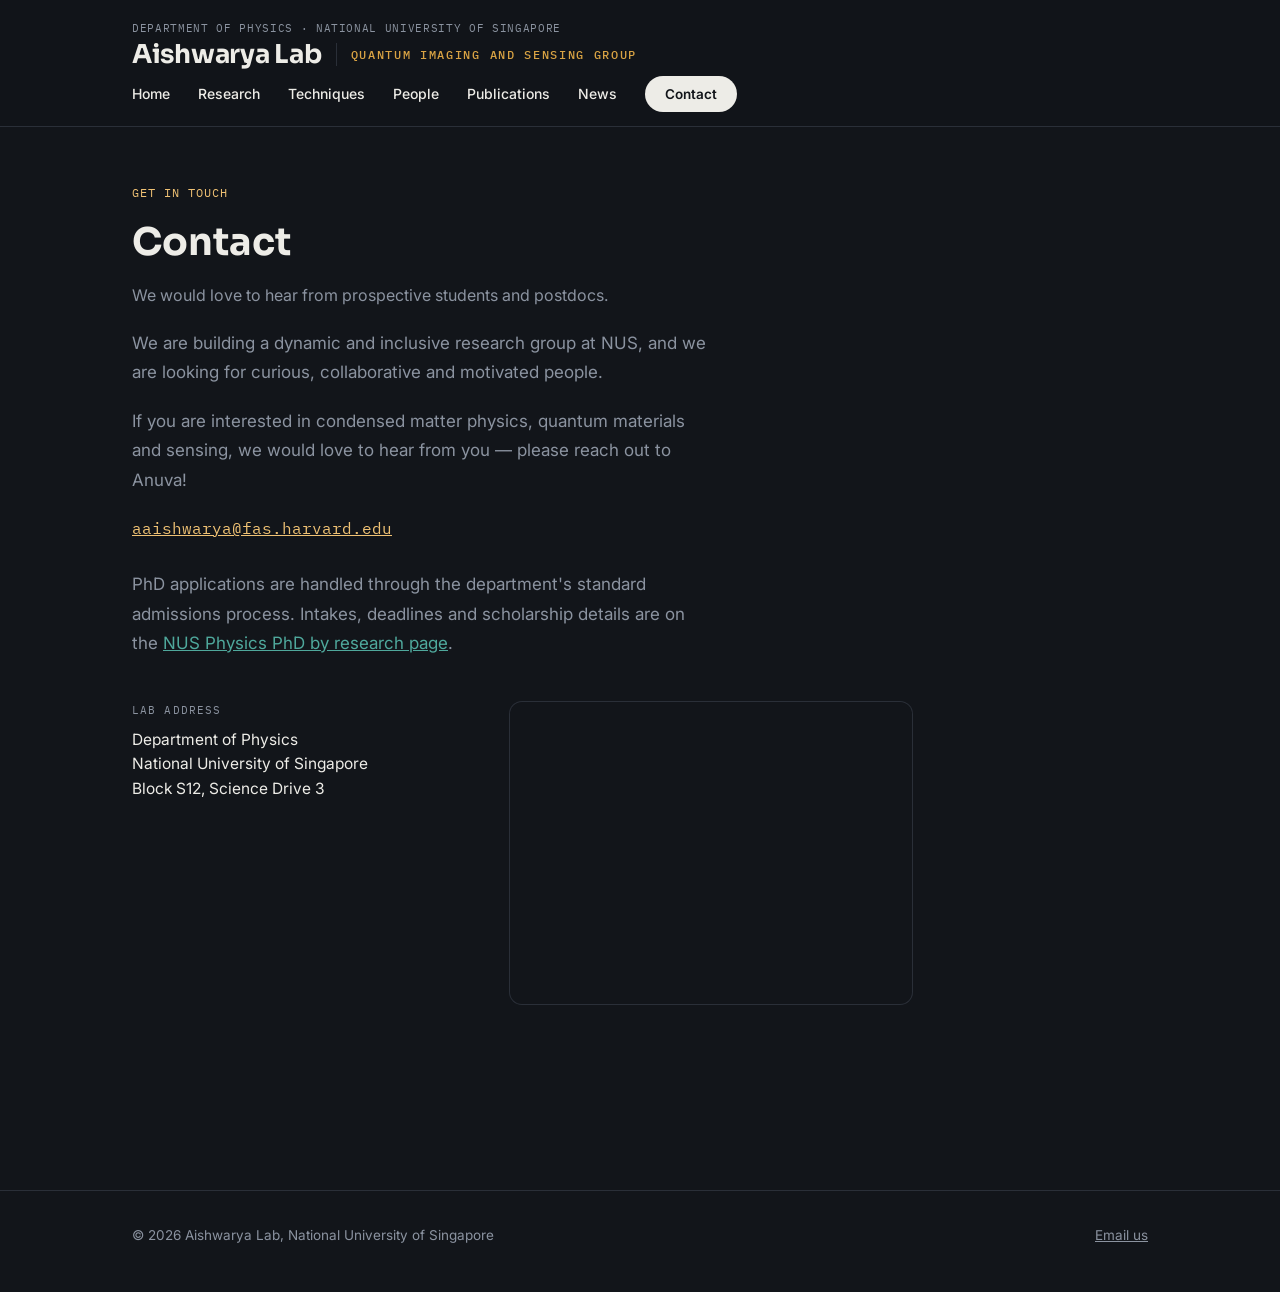
==== commit 48a46966: "Rename lab to "Aishwarya Lab", rewrite contact page, add figures Drop "The" from the lab name in eve" ====
--- a/contact.html
+++ b/contact.html
@@ -3,7 +3,7 @@
 <head>
 <meta charset="UTF-8">
 <meta name="viewport" content="width=device-width, initial-scale=1.0">
-<title>The Aishwarya Lab — Contact</title>
+<title>Aishwarya Lab — Contact</title>
 <link rel="preconnect" href="https://fonts.googleapis.com">
 <link href="https://fonts.googleapis.com/css2?family=Sora:wght@500;600;700&family=Inter:wght@400;500;600&family=IBM+Plex+Mono:wght@400;500;600&display=swap" rel="stylesheet">
 <link rel="stylesheet" href="style.css">
@@ -15,7 +15,7 @@
     <div>
       <p class="masthead-id">Department of Physics · National University of Singapore</p>
       <div class="masthead-lockup">
-        <p class="masthead-name">The Aishwarya Lab</p>
+        <p class="masthead-name">Aishwarya Lab</p>
         <span class="masthead-bar" aria-hidden="true"></span>
         <p class="masthead-sub">Quantum Imaging and Sensing Group</p>
       </div>
@@ -39,56 +39,38 @@
   <section class="section-head" style="padding-top:56px;">
     <p class="kicker">Get in touch</p>
     <h2 style="font-size:38px;">Contact</h2>
-    <p>Prospective students: please read our note before emailing.</p>
+    <p>We would love to hear from prospective students and postdocs.</p>
   </section>
 
-  <div class="contact-grid" style="margin-top:32px;">
+  <div class="contact-note">
+    <p>We are building a dynamic and inclusive research group at NUS, and we
+    are looking for curious, collaborative and motivated people.</p>
+
+    <p>If you are interested in condensed matter physics, quantum materials
+    and sensing, we would love to hear from you — please reach out to
+    Anuva!</p>
+
+    <p class="email"><a href="mailto:aaishwarya@fas.harvard.edu">aaishwarya@fas.harvard.edu</a></p>
+
+    <p>PhD applications are handled through the department's standard
+    admissions process. Intakes, deadlines and scholarship details are on the
+    <a href="https://www.physics.nus.edu.sg/student/prospective-doctor-of-philosophy-research/"
+       target="_blank" rel="noopener">NUS Physics PhD by research page</a>.</p>
+  </div>
+
+  <div class="address-block">
     <div>
-      <h3 style="font-family:var(--font-display); font-size:18px; margin:0 0 6px;">Lab details</h3>
-      <p style="color:var(--ink-soft);">
-      Department of Physics<br>
+      <p class="address-label">Lab address</p>
+      <p class="address">Department of Physics<br>
       National University of Singapore<br>
       Block S12, Science Drive 3</p>
-
-      <h3 style="font-family:var(--font-display); font-size:18px; margin:24px 0 6px;">Email</h3>
-      <p><a href="mailto:a.aishwarya@nus.edu.sg">a.aishwarya@nus.edu.sg</a></p>
-
-      <h3 style="font-family:var(--font-display); font-size:18px; margin:24px 0 6px;">Prospective students</h3>
-      <p style="color:var(--ink-soft);">We recruit PhD students each fall through the
-      department's standard admissions process. If you'd like to reach out
-      beforehand, please mention one specific paper of ours and how it connects
-      to your background — general inquiries without this often go unanswered
-      given volume.</p>
     </div>
-
-    <div>
-      <h3 style="font-family:var(--font-display); font-size:18px; margin:0 0 6px;">Send a message</h3>
-      <p style="color:var(--ink-soft); font-size:13.5px; margin:0 0 18px;">This form
-      needs a form-handling service (like Formspree or Netlify Forms) to
-      actually send mail — see the note in the code comments below.</p>
-      <!--
-        GitHub Pages serves static files only — there's no server to process
-        a form submission. Two easy free options:
-        1) Formspree (formspree.io): sign up, get an endpoint, set the form's
-           action="https://formspree.io/f/yourFormId" and method="POST".
-        2) A plain mailto: link, as used below, which opens the visitor's
-           own email client instead of submitting anything.
-      -->
-      <form action="mailto:a.aishwarya@nus.edu.sg" method="post" enctype="text/plain">
-        <div class="field">
-          <label for="name">Name</label>
-          <input id="name" name="name" type="text" required>
-        </div>
-        <div class="field">
-          <label for="email">Email</label>
-          <input id="email" name="email" type="email" required>
-        </div>
-        <div class="field">
-          <label for="message">Message</label>
-          <textarea id="message" name="message" required></textarea>
-        </div>
-        <button class="btn primary" type="submit">Send message</button>
-      </form>
+    <div class="address-map">
+      <iframe
+        src="https://www.google.com/maps/embed?pb=!1m18!1m12!1m3!1d3988.796206304003!2d103.7787967!3d1.2969404!2m3!1f0!2f0!3f0!3m2!1i1024!2i768!4f13.1!3m3!1m2!1s0x31da1b9761fca50d%3A0x49fea42b5d673d70!2sDepartment%20of%20Physics!5e0!3m2!1sen!2sus!4v1789154581809!5m2!1sen!2sus"
+        title="Map showing the Department of Physics, National University of Singapore"
+        allowfullscreen loading="lazy"
+        referrerpolicy="strict-origin-when-cross-origin"></iframe>
     </div>
   </div>
 
@@ -96,8 +78,8 @@
 
 <footer class="site-footer">
   <div class="footer-inner">
-    <span>© 2026 The Aishwarya Lab, National University of Singapore</span>
-    <span><a href="mailto:a.aishwarya@nus.edu.sg">Email us</a></span>
+    <span>© 2026 Aishwarya Lab, National University of Singapore</span>
+    <span><a href="mailto:aaishwarya@fas.harvard.edu">Email us</a></span>
   </div>
 </footer>
 
--- a/style.css
+++ b/style.css
@@ -195,6 +195,15 @@
 .photo-frame.figure { background: #000000; }
 .photo-frame.figure img { object-fit: contain; }
 
+/* For an annotated figure exported on a white ground instead of black.
+   Keeps .figure's no-crop rule and flips the letterbox bars and caption to
+   suit it — the same pairing as .fit/.on-white in the slideshow. */
+.photo-frame.figure.on-white { background: #ffffff; }
+.photo-frame.figure.on-white .cap {
+  color: rgba(0,0,0,0.78);
+  text-shadow: none;
+}
+
 /* Avatars reuse the photo-frame gradient system but at fixed circular size */
 .photo-frame.avatar { min-height: 0; align-items: center; justify-content: center; flex-shrink: 0; }
 
@@ -214,7 +223,6 @@
   color: rgba(255,255,255,0.85);
   padding: 12px 16px;
   letter-spacing: 0.03em;
-  text-transform: uppercase;
   text-shadow: 0 1px 4px rgba(0,0,0,0.6);
 }
 
@@ -416,7 +424,6 @@
   color: rgba(255,255,255,0.85);
   padding: 12px 16px;
   letter-spacing: 0.03em;
-  text-transform: uppercase;
   text-shadow: 0 1px 4px rgba(0,0,0,0.6);
 }
 
@@ -774,6 +781,88 @@
 
 /* ---------- Contact ---------- */
 
+/* The contact page is a single prose column — no cards, no form. Narrower
+   measure than .intro-prose and left-aligned, to sit under the left-aligned
+   .section-head above it. */
+.contact-note {
+  max-width: 58ch;
+  padding: 12px 0 0;
+}
+
+.contact-note p {
+  font-size: 17px;
+  line-height: 1.72;
+  color: var(--ink-soft);
+  margin: 0 0 20px;
+}
+
+.contact-note p:last-child { margin-bottom: 0; }
+
+/* The email is the one thing a visitor came for, so it gets the mono face
+   and the accent rather than sitting inside a run of prose. */
+.contact-note .email {
+  font-family: var(--font-mono);
+  font-size: 16px;
+  margin-bottom: 28px;
+}
+
+.contact-note .email a { color: var(--accent-deep); }
+
+/* Address on the left, map on the right. This block sits outside the 58ch
+   prose measure above, because the two columns together need more width
+   than comfortable reading allows. */
+.address-block {
+  display: grid;
+  grid-template-columns: minmax(0, 0.85fr) minmax(0, 1fr);
+  gap: 36px;
+  align-items: start;
+  max-width: 780px;
+  margin-top: 44px;
+  padding-bottom: 96px;
+}
+
+@media (max-width: 640px) {
+  .address-block { grid-template-columns: 1fr; gap: 20px; }
+}
+
+/* A quiet mono label, in the same register as .masthead-id rather than
+   another heading. */
+.address-block .address-label {
+  font-family: var(--font-mono);
+  font-size: 11px;
+  text-transform: uppercase;
+  letter-spacing: 0.1em;
+  color: var(--ink-soft);
+  margin: 0 0 8px;
+}
+
+.address-block .address {
+  font-size: 15.5px;
+  line-height: 1.6;
+  color: var(--ink);
+  margin: 0;
+}
+
+/* The embed ships with width="600" height="450", which would overflow its
+   column on a phone. Dropping those attributes and driving the size from
+   here lets it fill the grid column at a 4:3 shape and shrink when the
+   block stacks. */
+.address-block .address-map {
+  aspect-ratio: 4 / 3;
+  border-radius: var(--radius-sm);
+  overflow: hidden;
+  box-shadow: 0 0 0 1px var(--line);
+}
+
+.address-block .address-map iframe {
+  display: block;
+  width: 100%;
+  height: 100%;
+  border: 0;
+}
+
+/* .contact-grid and the .field styles below are unused now that the form is
+   gone — kept in case the form comes back. */
 .contact-grid { display: grid; grid-template-columns: 1fr 1fr; gap: 48px; }
 @media (max-width: 720px) { .contact-grid { grid-template-columns: 1fr; } }
 
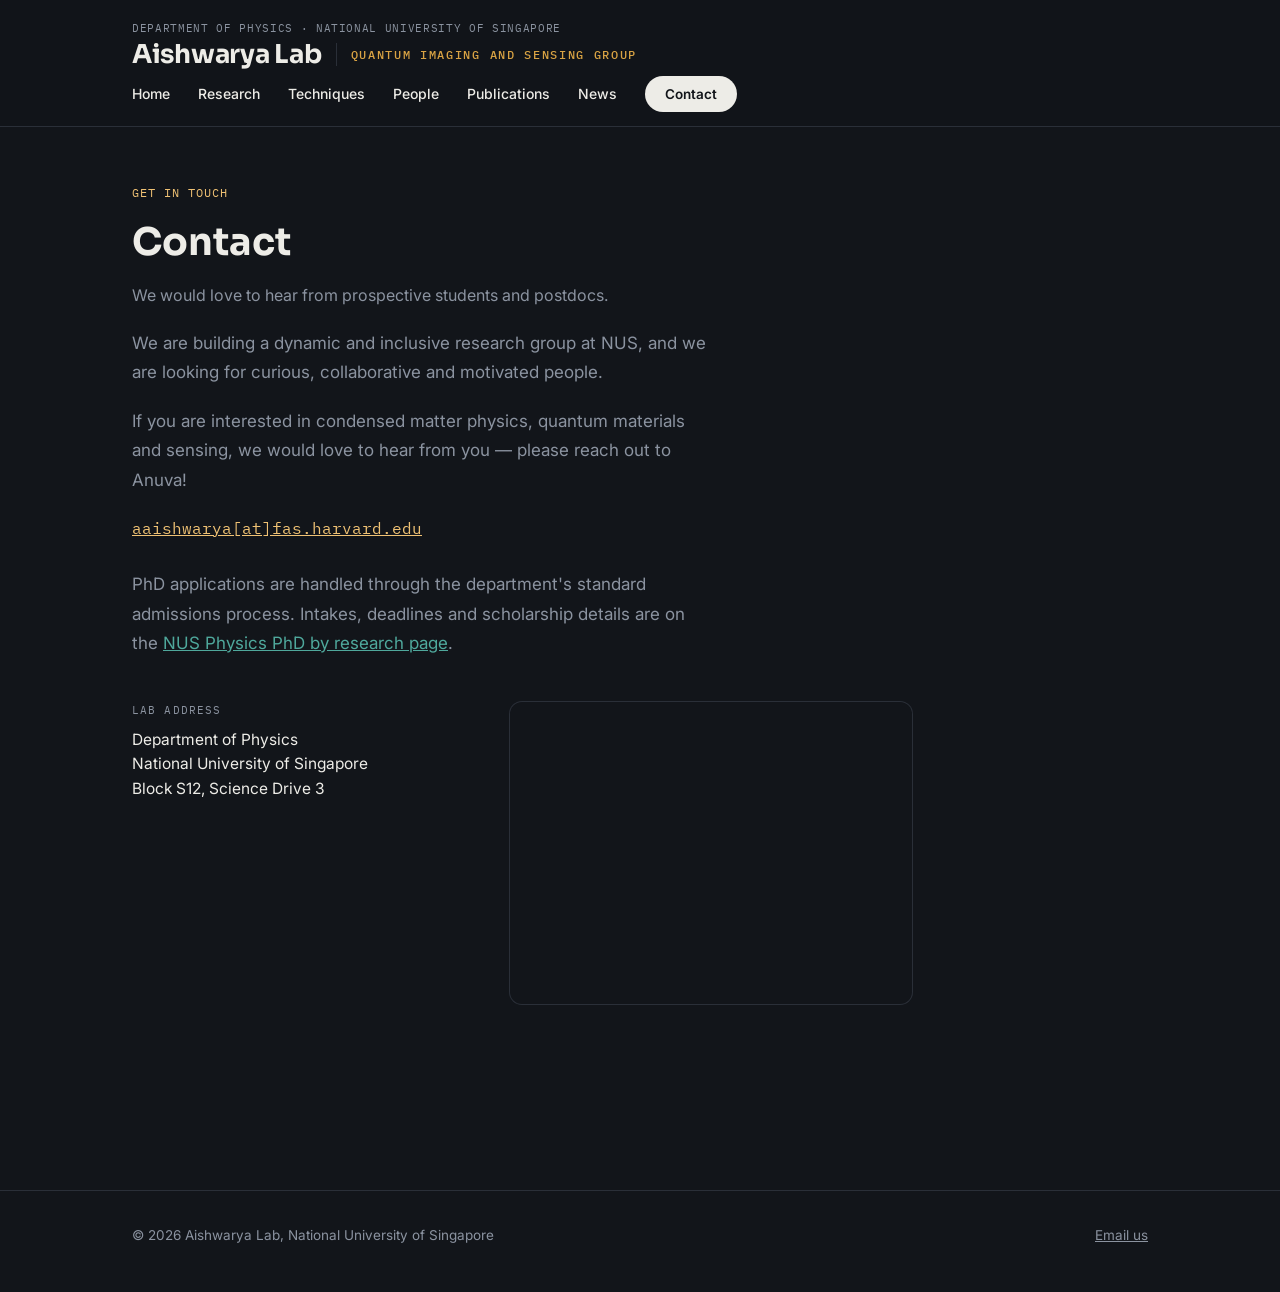
==== commit c64eb2f0: "Update contact.html update email address" ====
--- a/contact.html
+++ b/contact.html
@@ -50,7 +50,7 @@
     and sensing, we would love to hear from you — please reach out to
     Anuva!</p>
 
-    <p class="email"><a href="mailto:aaishwarya@fas.harvard.edu">aaishwarya@fas.harvard.edu</a></p>
+    <p class="email"><a href="mailto:aaishwarya@fas.harvard.edu">aaishwarya[at]fas.harvard.edu</a></p>
 
     <p>PhD applications are handled through the department's standard
     admissions process. Intakes, deadlines and scholarship details are on the
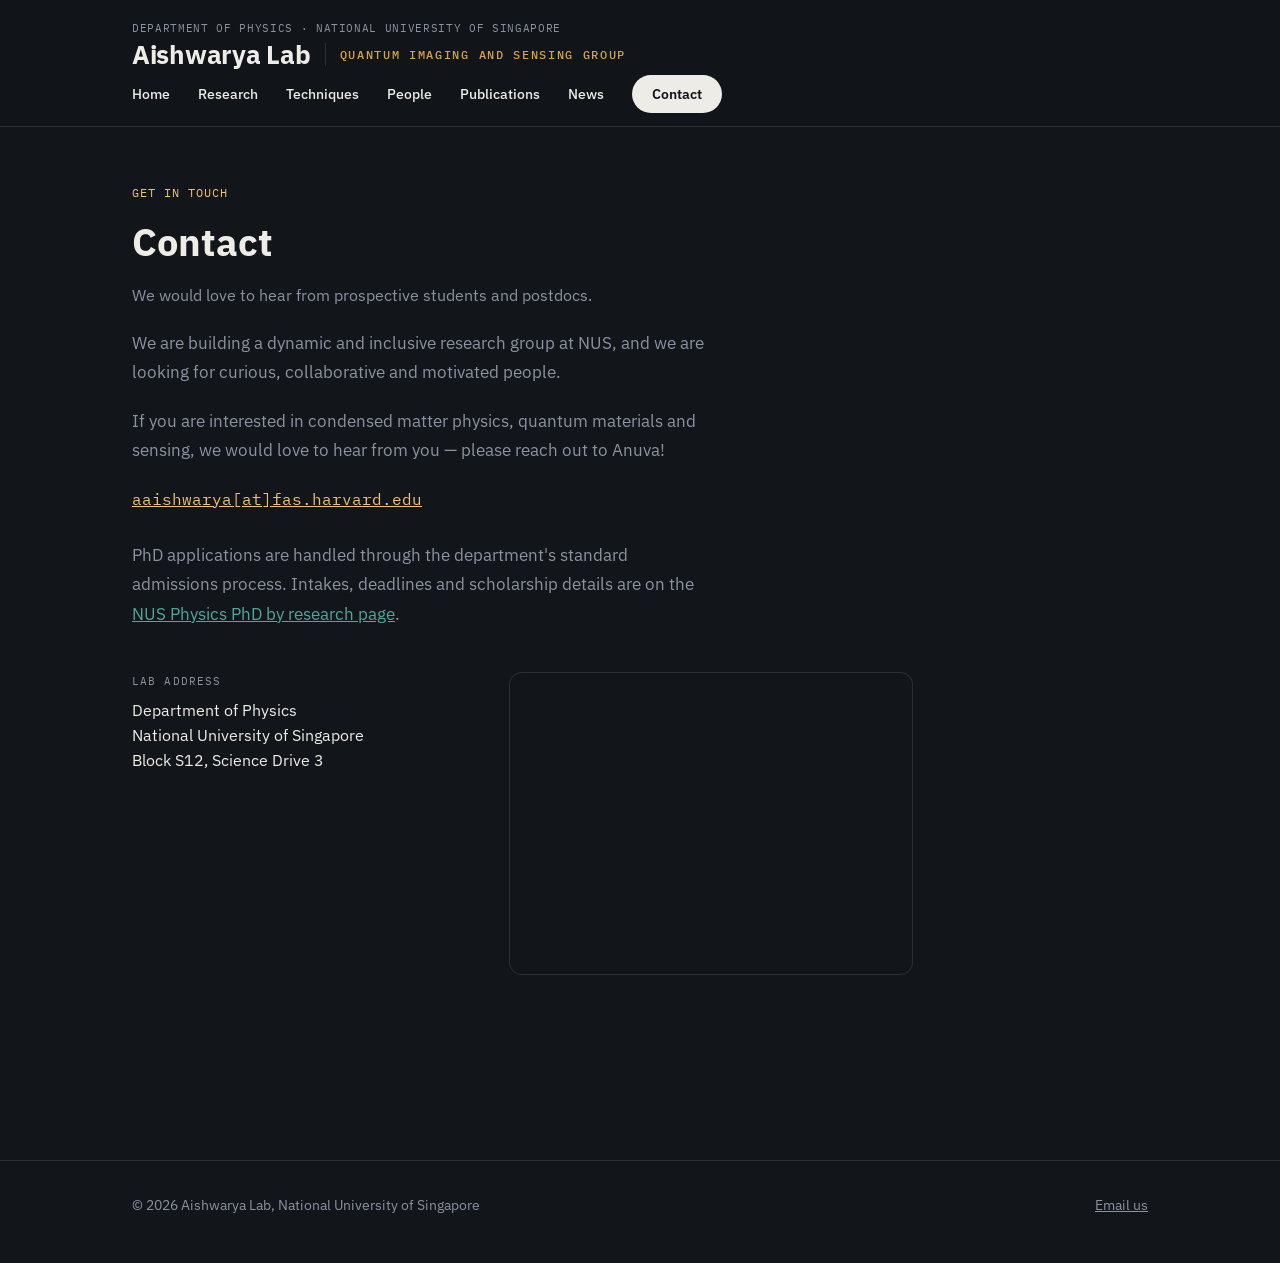
==== commit 6ba458f1: "Switch site typefaces to IBM Plex Sans Replaces Sora (display) and Inter (body) with IBM Plex Sans a" ====
--- a/contact.html
+++ b/contact.html
@@ -5,7 +5,7 @@
 <meta name="viewport" content="width=device-width, initial-scale=1.0">
 <title>Aishwarya Lab — Contact</title>
 <link rel="preconnect" href="https://fonts.googleapis.com">
-<link href="https://fonts.googleapis.com/css2?family=Sora:wght@500;600;700&family=Inter:wght@400;500;600&family=IBM+Plex+Mono:wght@400;500;600&display=swap" rel="stylesheet">
+<link href="https://fonts.googleapis.com/css2?family=IBM+Plex+Sans:wght@400;500;600;700&family=IBM+Plex+Mono:wght@400;500;600&display=swap" rel="stylesheet">
 <link rel="stylesheet" href="style.css">
 </head>
 <body>
--- a/style.css
+++ b/style.css
@@ -26,8 +26,10 @@
   --radius: 20px;
   --radius-sm: 12px;
 
-  --font-display: "Sora", "Arial", sans-serif;
-  --font-body: "Inter", -apple-system, sans-serif;
+  /* One family, three voices: IBM Plex was drawn for technical
+     documentation, so the display/body/mono cuts share a skeleton. */
+  --font-display: "IBM Plex Sans", ui-sans-serif, system-ui, sans-serif;
+  --font-body: "IBM Plex Sans", ui-sans-serif, system-ui, sans-serif;
   --font-mono: "IBM Plex Mono", ui-monospace, monospace;
 }
 
